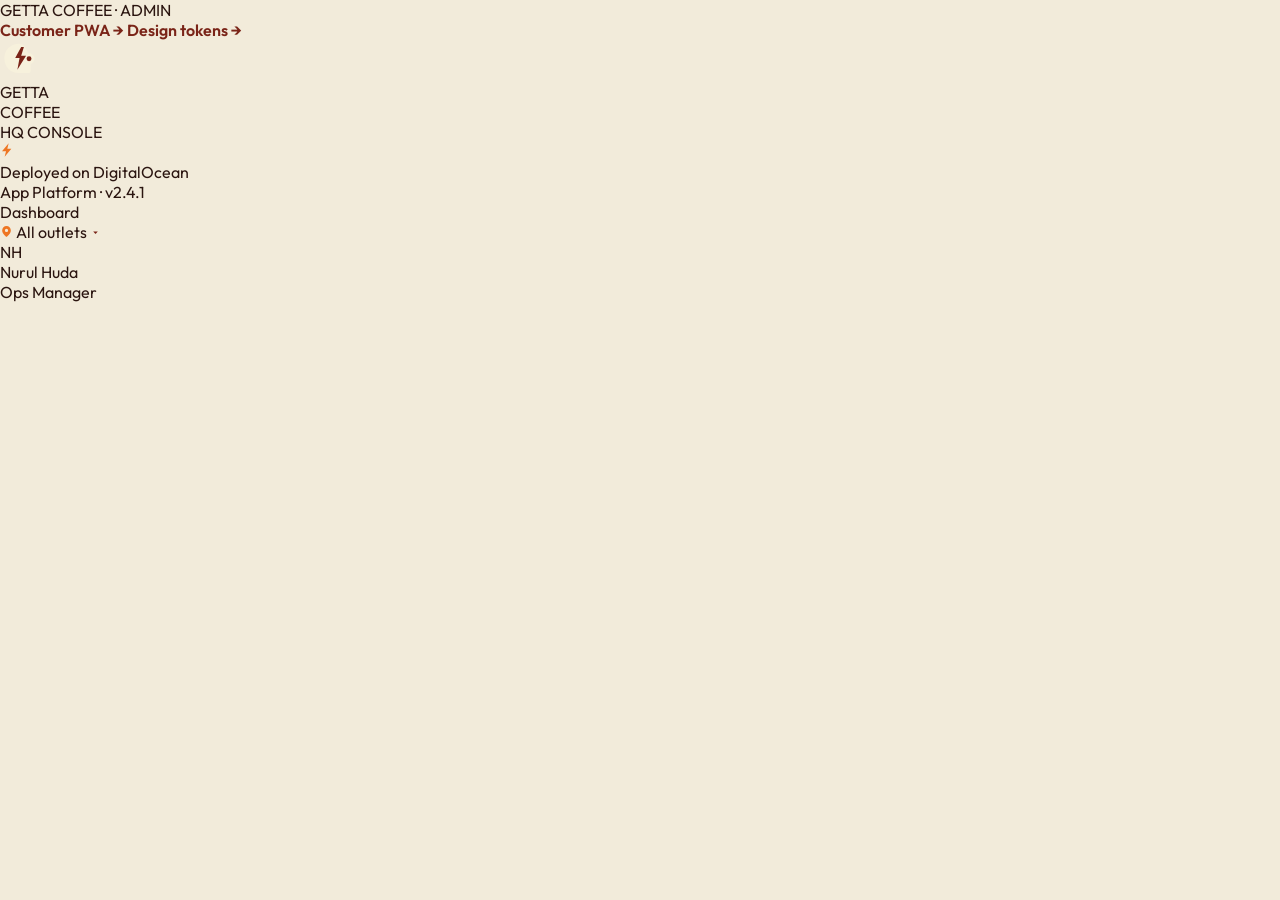
==== admin.html @ 0ec496e7 "[Phase 3/Task 6] Admin console shell - frame, sidebar, topbar and nine view slots === TECHNICAL CHAN" ====
<!DOCTYPE html>
<html lang="en">
<head>
<meta charset="utf-8">
<meta name="viewport" content="width=device-width, initial-scale=1">
<title>Getta Coffee - HQ Console</title>
<link rel="preconnect" href="https://fonts.googleapis.com">
<link rel="preconnect" href="https://fonts.gstatic.com" crossorigin>
<link href="https://fonts.googleapis.com/css2?family=Baloo+2:wght@600;700;800&family=Outfit:wght@400;500;600;700&display=swap" rel="stylesheet">
<link rel="stylesheet" href="assets/css/tokens.css">
<link rel="stylesheet" href="assets/css/admin.css">
</head>
<body>

<div class="admin">

  <!-- ── Header link row (kept from the design; targets are inert here) ──── -->
  <div class="admin__header">
    <div class="admin__header-brand">GETTA COFFEE &middot; ADMIN</div>
    <div class="admin__header-links">
      <a href="#">Customer PWA &rarr;</a>
      <a href="#">Design tokens &rarr;</a>
    </div>
  </div>

  <!-- ── App frame ───────────────────────────────────────────────────────── -->
  <div class="admin__frame">

    <!-- ── Sidebar ─────────────────────────────────────────────────────── -->
    <div class="sidebar">

      <div class="sidebar__logo">
        <svg width="38" height="38" viewBox="0 0 140 140" aria-hidden="true">
          <path d="M70 14 C39 14 16 37 16 68 c0 31 23 54 54 54 h34 c5 0 9-4 9-9 V88 c8-2 14-10 14-19 0-11-9-20-20-20h-4 C97 30 85 14 70 14z" fill="#F7F1DC"></path>
          <circle cx="107" cy="69" r="9" fill="#7A2418"></circle>
          <path d="M78 26 56 66h16l-8 44 32-52H78l10-32z" fill="#7A2418"></path>
        </svg>
        <div>
          <div class="sidebar__wordmark">GETTA<br>COFFEE</div>
          <div class="sidebar__overline">HQ CONSOLE</div>
        </div>
      </div>

      <!-- nav items rendered by admin.js from GETTA.NAV -->
      <div class="sidebar__nav" id="nav"></div>

      <div class="sidebar__deploy">
        <svg width="16" height="16" viewBox="0 0 24 24" aria-hidden="true">
          <path d="M13 2 3 14h6l-2 8 10-12h-6l2-8z" fill="#EE7623"></path>
        </svg>
        <div>Deployed on DigitalOcean<br>App Platform &middot; v2.4.1</div>
      </div>
    </div>

    <!-- ── Main column ─────────────────────────────────────────────────── -->
    <div class="main">

      <div class="topbar">
        <div class="topbar__title" id="view-title">Dashboard</div>

        <div class="topbar__outlets">
          <svg width="13" height="13" viewBox="0 0 24 24" aria-hidden="true">
            <path d="M12 2a8 8 0 0 0-8 8c0 6 8 12 8 12s8-6 8-12a8 8 0 0 0-8-8zm0 11a3 3 0 1 1 0-6 3 3 0 0 1 0 6z" fill="#EE7623"></path>
          </svg>
          All outlets
          <svg width="11" height="11" viewBox="0 0 24 24" aria-hidden="true">
            <path d="M7 10l5 5 5-5z" fill="#7A2418"></path>
          </svg>
        </div>

        <!-- clicking the user block signs out - no extra UI, design untouched -->
        <div class="topbar__user" id="signout" title="Sign out">
          <div class="topbar__avatar">NH</div>
          <div>
            <div class="topbar__name">Nurul Huda</div>
            <div class="topbar__role">Ops Manager</div>
          </div>
        </div>
      </div>

      <div class="content">
        <div class="view" id="view-dash"></div>
        <div class="view" id="view-orders" hidden></div>
        <div class="view" id="view-products" hidden></div>
        <div class="view" id="view-cats" hidden></div>
        <div class="view" id="view-banners" hidden></div>
        <div class="view" id="view-rewards" hidden></div>
        <div class="view" id="view-outlets" hidden></div>
        <div class="view" id="view-customers" hidden></div>
        <div class="view" id="view-settings" hidden></div>
      </div>

    </div>
  </div>
</div>

<script src="assets/js/data.js"></script>
<script src="assets/js/admin.js"></script>
</body>
</html>
---- assets/css/tokens.css ----
/* ==========================================================================
   Getta Coffee - Design Tokens
   Ported from the Claude Design project "Getta Coffee ordering platform"
   (Getta Design Tokens.dc.html). Shared by the login page and the admin console.

   NOTE ON BOX SIZING: the source design relies on the default content-box model
   for layout blocks (e.g. the 232px sidebar has 22px/14px padding ON TOP of its
   width). A global `* { box-sizing: border-box }` would silently shrink those
   blocks, so border-box is applied only where the design applies it: inputs.
   ========================================================================== */

:root {
  /* --- Brand ------------------------------------------------------------ */
  --maroon:        #7A2418;  /* primary, nav fills, awning        */
  --maroon-mid:    #93331F;  /* banner gradient stop              */
  --maroon-press:  #4E150C;  /* 3D press shadow under maroon CTAs */
  --orange:        #EE7623;  /* CTAs, bolt motif, progress        */
  --orange-press:  #B55412;  /* 3D press shadow under orange CTAs */
  --orange-text:   #C2570F;  /* AA-safe orange for SMALL text     */

  /* --- Surfaces --------------------------------------------------------- */
  --page:          #F2EBDA;  /* outermost page background         */
  --cream:         #F7F1DC;  /* surfaces, text on maroon          */
  --offwhite:      #FDF9F0;  /* app background, inset panels      */
  --white:         #FFFFFF;
  --row-selected:  #FBF3E4;  /* highlighted table row             */

  /* --- Text ------------------------------------------------------------- */
  --dark:          #2B1510;  /* body text, footers                */
  --body:          #5C4436;  /* secondary body copy               */
  --muted:         #8A6A55;  /* meta, helper text                 */
  --faint:         #B9A48C;  /* de-emphasised meta                */
  --on-maroon:     #C79383;  /* inactive nav label on maroon      */
  --on-maroon-dim: #D9A893;  /* caption on maroon                 */
  --tan:           #E8B77E;  /* overline on maroon                */

  /* --- Lines & fills ---------------------------------------------------- */
  --line:          #EBDDBE;  /* input borders                     */
  --line-soft:     #F8F2E2;  /* table row dividers                */
  --line-mid:      #F1E6CE;  /* card hairlines, inset rings       */
  --line-cream:    #F4EDDC;  /* chart gridlines                   */
  --sand:          #F0E4C6;  /* track fills                       */
  --sand-dark:     #D8C8A8;  /* toggle off, dashed borders        */
  --rail:          #EFE3C8;  /* progress rail, pending step dot   */

  /* --- Status ----------------------------------------------------------- */
  --success:       #3E7C4F;  /* order ready, applied, toggle on   */
  --success-bg:    #E9F2EB;
  --success-text:  #2A5637;
  --warning:       #E0A526;  /* preparing, gold tier              */
  --warning-bg:    #FCF3D6;
  --warning-text:  #8A6A10;
  --danger:        #C0392B;  /* swipe-delete, errors              */
  --peach:         #FBE3CE;  /* new / easy-goer chip, notices     */
  --peach-text:    #8C3D0A;
  --neutral-bg:    #F0EADB;  /* completed / new-bolt chip         */

  /* --- Type ------------------------------------------------------------- */
  --font-display: 'Baloo 2', sans-serif;  /* chunky, rounded - signage echo */
  --font-body:    'Outfit', sans-serif;   /* geometric sans - read fast     */

  /* --- Radii ------------------------------------------------------------ */
  --r-input: 10px;
  --r-card:  16px;
  --r-tile:  20px;
  --r-pill:  999px;

  /* --- Shadows ---------------------------------------------------------- */
  --sh-card:  0 2px 10px rgba(122, 36, 24, .06);  /* card - soft   */
  --sh-panel: 0 6px 24px rgba(122, 36, 24, .14);  /* panel - float */
  --sh-frame: 0 24px 50px rgba(43, 21, 16, .22);  /* app frame     */

  /* --- Motion ----------------------------------------------------------- */
  --t-quick:    150ms;                            /* chips, toggles, hovers */
  --t-standard: 280ms;                            /* screen slides, cards   */
  --ease-standard: cubic-bezier(.3, .8, .3, 1);
}

/* ==========================================================================
   Base
   ========================================================================== */

body {
  margin: 0;
  font-family: var(--font-body);
  background: var(--page);
  color: var(--dark);
}

a {
  color: var(--maroon);
  text-decoration: none;
  font-weight: 600;
}

a:hover {
  color: var(--orange);
}

input,
select,
button {
  font-family: var(--font-body);
}

input {
  box-sizing: border-box;
}

/* ==========================================================================
   Keyframes - copied from the design source
   ========================================================================== */

/* live-order feed: new row drops in with a peach flash that settles to white */
@keyframes feedIn {
  0%   { opacity: 0; transform: translateY(-14px); background: var(--peach); }
  60%  { background: var(--peach); }
  100% { opacity: 1; transform: none; background: var(--white); }
}

@keyframes fadeUp {
  from { opacity: 0; transform: translateY(12px); }
  to   { opacity: 1; transform: none; }
}

/* section entrance when switching admin views */
@keyframes secIn {
  from { opacity: 0; transform: translateY(10px); }
  to   { opacity: 1; transform: none; }
}

/* side panel slides in from the right */
@keyframes panelIn {
  from { opacity: 0; transform: translateX(30px); }
  to   { opacity: 1; transform: none; }
}

/* the bolt always strikes top-right -> bottom-left. Never rotate the G-mug. */
@keyframes demoBolt {
  0%   { opacity: 0; transform: translate(20px, -32px) rotate(16deg); }
  60%  { opacity: 1; transform: translate(-2px, 3px); }
  100% { transform: none; }
}

@media (prefers-reduced-motion: reduce) {
  * {
    animation-duration: .01ms !important;
    transition-duration: .01ms !important;
  }
}
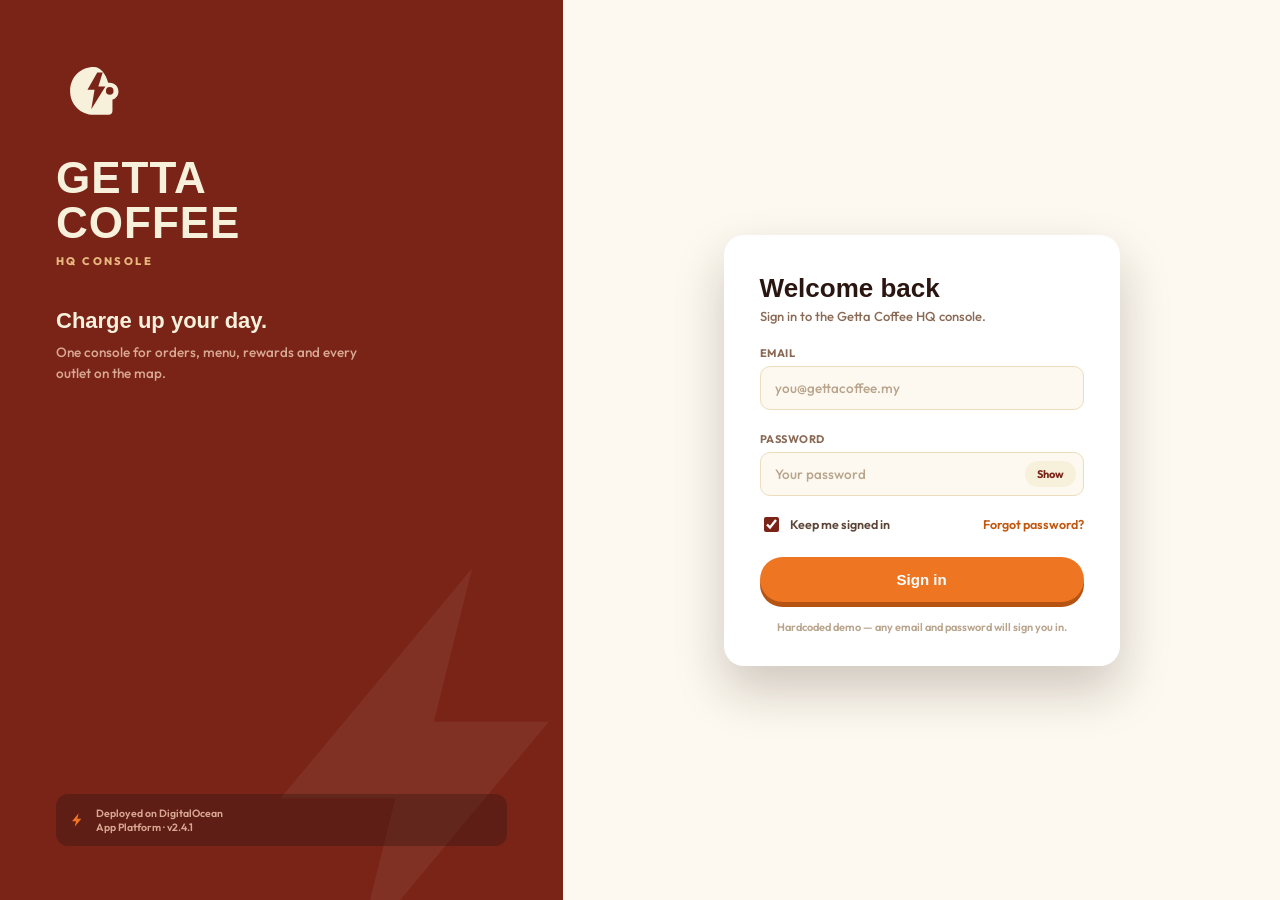
==== commit b68fc99c: "[Phase 4/Task 17b] Full-bleed console - drop the mockup card chrome so the app fills the viewport ==" ====
--- a/admin.html
+++ b/admin.html
@@ -14,16 +14,7 @@
 
 <div class="admin">
 
-  <!-- ── Header link row (kept from the design; targets are inert here) ──── -->
-  <div class="admin__header">
-    <div class="admin__header-brand">GETTA COFFEE &middot; ADMIN</div>
-    <div class="admin__header-links">
-      <a href="#">Customer PWA &rarr;</a>
-      <a href="#">Design tokens &rarr;</a>
-    </div>
-  </div>
-
-  <!-- ── App frame ───────────────────────────────────────────────────────── -->
+  <!-- ── App frame (full-bleed: fills the viewport, no card chrome) ──────── -->
   <div class="admin__frame">
 
     <!-- ── Sidebar ─────────────────────────────────────────────────────── -->
--- a/assets/css/tokens.css
+++ b/assets/css/tokens.css
@@ -80,8 +80,13 @@
    Base
    ========================================================================== */
 
+html {
+  height: 100%;
+}
+
 body {
   margin: 0;
+  min-height: 100%;
   font-family: var(--font-body);
   background: var(--page);
   color: var(--dark);
--- a/assets/css/admin.css
+++ b/assets/css/admin.css
@@ -0,0 +1,1838 @@
+/* ==========================================================================
+   Getta Coffee - Admin console
+   Ported from Getta Admin.dc.html. Every value below is lifted from the design
+   source; this file only changes WHERE the value lives (class instead of inline
+   style attribute), never the value itself.
+
+   Layout blocks stay content-box on purpose - see the note in tokens.css.
+   ========================================================================== */
+
+/* FULL-BLEED: the design presents the console as a floating 1440px card on a
+   cream page. Kiyo asked for it to run edge to edge like a deployed app, so the
+   card chrome (max-width, margin, radius, shadow, header link row) is dropped
+   and the frame owns the whole viewport. The console's internals are untouched.
+   This is a deliberate deviation from the mockup - do not "fix" it back. */
+
+.admin {
+  height: 100vh;
+  display: flex;
+  flex-direction: column;
+}
+
+/* ==========================================================================
+   App frame
+   ========================================================================== */
+
+.admin__frame {
+  flex: 1;
+  min-height: 0;              /* lets the content area own the scrolling */
+  width: 100%;
+  background: var(--offwhite);
+  overflow: hidden;
+  display: flex;
+}
+
+/* ==========================================================================
+   Sidebar
+   ========================================================================== */
+
+.sidebar {
+  width: 232px;
+  flex: none;
+  background: var(--maroon);
+  display: flex;
+  flex-direction: column;
+  padding: 22px 14px;
+}
+
+.sidebar__logo {
+  display: flex;
+  align-items: center;
+  gap: 11px;
+  padding: 0 8px 20px;
+  border-bottom: 1px solid rgba(247, 241, 220, .15);
+}
+
+.sidebar__wordmark {
+  font-family: var(--font-display);
+  font-weight: 800;
+  font-size: 15px;
+  color: var(--cream);
+  line-height: 1.05;
+  letter-spacing: .5px;
+}
+
+.sidebar__overline {
+  font-size: 9px;
+  font-weight: 700;
+  color: var(--tan);
+  letter-spacing: 1.2px;
+  margin-top: 2px;
+}
+
+.sidebar__nav {
+  display: flex;
+  flex-direction: column;
+  gap: 2px;
+  margin-top: 14px;
+  flex: 1;
+}
+
+.nav-item {
+  display: flex;
+  align-items: center;
+  gap: 11px;
+  padding: 11px 12px;
+  border-radius: 11px;
+  cursor: pointer;
+  font-size: 13px;
+  font-weight: 600;
+  color: var(--on-maroon);
+  background: transparent;
+  border-left: 3px solid transparent;
+  transition: all var(--t-quick);
+}
+
+.nav-item:hover {
+  background: rgba(238, 118, 35, .12);
+}
+
+.nav-item--active {
+  font-weight: 700;
+  color: var(--cream);
+  background: rgba(238, 118, 35, .28);
+  border-left-color: var(--orange);
+}
+
+.sidebar__deploy {
+  display: flex;
+  gap: 10px;
+  align-items: center;
+  padding: 12px 10px;
+  border-radius: 12px;
+  background: rgba(43, 21, 16, .35);
+  font-size: 10.5px;
+  font-weight: 600;
+  line-height: 1.35;
+  color: var(--on-maroon-dim);
+}
+
+/* ==========================================================================
+   Main column
+   ========================================================================== */
+
+.main {
+  flex: 1;
+  display: flex;
+  flex-direction: column;
+  min-width: 0;
+}
+
+.topbar {
+  height: 64px;
+  flex: none;
+  background: var(--white);
+  border-bottom: 1.5px solid var(--line-mid);
+  display: flex;
+  align-items: center;
+  gap: 14px;
+  padding: 0 24px;
+}
+
+.topbar__title {
+  font-family: var(--font-display);
+  font-weight: 800;
+  font-size: 19px;
+  color: var(--dark);
+  flex: 1;
+}
+
+.topbar__outlets {
+  display: flex;
+  align-items: center;
+  gap: 8px;
+  background: var(--cream);
+  border-radius: var(--r-pill);
+  padding: 8px 16px;
+  font-size: 12.5px;
+  font-weight: 700;
+  color: var(--maroon);
+  cursor: pointer;
+}
+
+.topbar__user {
+  display: flex;
+  align-items: center;
+  gap: 10px;
+  cursor: pointer;
+}
+
+.topbar__avatar {
+  width: 38px;
+  height: 38px;
+  border-radius: 50%;
+  background: var(--orange);
+  display: flex;
+  align-items: center;
+  justify-content: center;
+  color: #fff;
+  font-family: var(--font-display);
+  font-weight: 800;
+  font-size: 14px;
+}
+
+.topbar__name {
+  font-weight: 700;
+  font-size: 13px;
+}
+
+.topbar__role {
+  font-size: 10.5px;
+  color: var(--muted);
+}
+
+/* ==========================================================================
+   Content area + views
+   ========================================================================== */
+
+.content {
+  flex: 1;
+  overflow-y: auto;
+  padding: 22px 24px 30px;
+  position: relative;
+}
+
+.view {
+  animation: secIn .3s ease-out;
+}
+
+.view[hidden] {
+  display: none;
+}
+
+/* ==========================================================================
+   Shared building blocks
+   ========================================================================== */
+
+/* white card - the console's default surface */
+.card {
+  background: var(--white);
+  border-radius: 18px;
+  box-shadow: var(--sh-card);
+}
+
+/* floating side panel - orders, products, customers */
+.panel {
+  background: var(--white);
+  border-radius: 18px;
+  box-shadow: var(--sh-panel);
+  padding: 20px;
+  flex: none;
+  animation: panelIn .25s ease-out;
+}
+
+.panel__close {
+  background: var(--cream);
+  border: none;
+  border-radius: 50%;
+  width: 30px;
+  height: 30px;
+  cursor: pointer;
+  color: var(--maroon);
+  font-weight: 700;
+}
+
+.card__title {
+  font-weight: 700;
+  font-size: 14.5px;
+}
+
+.card__subtitle {
+  font-size: 12px;
+  color: var(--muted);
+  margin-top: 3px;
+}
+
+.field-label {
+  font-size: 11px;
+  font-weight: 700;
+  color: var(--muted);
+}
+
+/* read-only inputs used across the edit panels */
+.field-input {
+  width: 100%;
+  margin-top: 5px;
+  padding: 11px 13px;
+  border-radius: 11px;
+  border: 1.5px solid var(--line);
+  font-size: 13px;
+  font-weight: 600;
+  background: var(--offwhite);
+  color: var(--dark);
+}
+
+.field-input--sm {
+  padding: 10px 12px;
+  border-radius: var(--r-input);
+  font-size: 12.5px;
+}
+
+/* table header strip */
+.table-head {
+  display: grid;
+  gap: 10px;
+  padding: 13px 18px;
+  background: var(--cream);
+  font-size: 10.5px;
+  font-weight: 800;
+  color: var(--muted);
+  letter-spacing: .5px;
+}
+
+/* --- toggle switch ------------------------------------------------------- */
+
+.toggle {
+  width: 42px;
+  height: 24px;
+  border-radius: 12px;
+  cursor: pointer;
+  transition: background .2s;
+  position: relative;
+  background: var(--sand-dark);
+  flex: none;
+}
+
+.toggle--on {
+  background: var(--success);
+}
+
+.toggle__knob {
+  position: absolute;
+  top: 3px;
+  width: 18px;
+  height: 18px;
+  border-radius: 50%;
+  background: #fff;
+  transition: left .2s;
+  left: 3px;
+}
+
+.toggle--on .toggle__knob {
+  left: 21px;
+}
+
+/* --- status + tier chips ------------------------------------------------- */
+
+.chip {
+  display: inline-block;
+  padding: 5px 12px;
+  border-radius: var(--r-pill);
+  font-size: 10.5px;
+  font-weight: 800;
+  letter-spacing: .4px;
+}
+
+.chip--new        { background: var(--peach);      color: var(--peach-text); }
+.chip--preparing  { background: var(--warning-bg); color: var(--warning-text); }
+.chip--ready      { background: var(--success-bg); color: var(--success-text); }
+.chip--completed  { background: var(--neutral-bg); color: var(--muted); }
+
+.tier {
+  display: inline-block;
+  padding: 4px 11px;
+  border-radius: var(--r-pill);
+  font-size: 10.5px;
+  font-weight: 800;
+}
+
+.tier--gold { background: var(--warning-bg); color: var(--warning-text); }
+.tier--easy { background: var(--peach);      color: var(--peach-text); }
+.tier--new  { background: var(--neutral-bg); color: var(--muted); }
+
+/* --- buttons ------------------------------------------------------------- */
+
+.btn-maroon {
+  background: var(--maroon);
+  color: var(--cream);
+  border: none;
+  border-radius: var(--r-pill);
+  padding: 9px 18px;
+  font-weight: 700;
+  font-size: 12px;
+  cursor: pointer;
+  font-family: var(--font-body);
+  box-shadow: 0 3px 0 var(--maroon-press);
+}
+
+.btn-orange-wide {
+  width: 100%;
+  margin-top: 16px;
+  padding: 13px;
+  border-radius: var(--r-pill);
+  border: none;
+  background: var(--orange);
+  color: #fff;
+  font-family: var(--font-display);
+  font-weight: 700;
+  font-size: 14px;
+  cursor: pointer;
+  box-shadow: 0 4px 0 var(--orange-press);
+  transition: all .2s;
+}
+
+.btn-maroon-wide {
+  width: 100%;
+  margin-top: 16px;
+  padding: 12px;
+  border-radius: var(--r-pill);
+  border: none;
+  background: var(--maroon);
+  color: var(--cream);
+  font-family: var(--font-display);
+  font-weight: 700;
+  font-size: 13.5px;
+  cursor: pointer;
+  box-shadow: 0 4px 0 var(--maroon-press);
+}
+
+.btn-ghost {
+  background: var(--cream);
+  border: none;
+  border-radius: var(--r-pill);
+  padding: 7px 14px;
+  font-weight: 700;
+  font-size: 11.5px;
+  color: var(--maroon);
+  cursor: pointer;
+  font-family: var(--font-body);
+}
+
+/* peach notice block used in Settings and the promo preview */
+.notice {
+  background: var(--peach);
+  border-radius: 12px;
+  padding: 12px 14px;
+  font-size: 11.5px;
+  color: var(--peach-text);
+  font-weight: 600;
+  line-height: 1.45;
+}
+
+/* ==========================================================================
+   View 1 - Dashboard
+   ========================================================================== */
+
+.stats {
+  display: grid;
+  grid-template-columns: repeat(4, 1fr);
+  gap: 14px;
+}
+
+.stat {
+  background: var(--white);
+  border-radius: 18px;
+  padding: 18px 20px;
+  box-shadow: var(--sh-card);
+}
+
+.stat--primary {
+  background: var(--maroon);
+  box-shadow: none;
+  position: relative;
+  overflow: hidden;
+}
+
+.stat__bolt {
+  position: absolute;
+  right: -8px;
+  bottom: -10px;
+  opacity: .2;
+}
+
+.stat__label {
+  font-size: 11px;
+  font-weight: 700;
+  color: var(--muted);
+  letter-spacing: .5px;
+}
+
+.stat--primary .stat__label {
+  color: var(--on-maroon-dim);
+}
+
+.stat__value {
+  font-family: var(--font-display);
+  font-weight: 800;
+  font-size: 28px;
+  margin-top: 4px;
+}
+
+.stat--primary .stat__value {
+  color: var(--cream);
+}
+
+.stat__value--sm {
+  font-size: 19px;
+  margin-top: 8px;
+  color: var(--maroon);
+}
+
+.stat__delta {
+  font-size: 11px;
+  font-weight: 700;
+  margin-top: 2px;
+  color: var(--success);
+}
+
+.stat--primary .stat__delta {
+  color: var(--tan);
+}
+
+.stat__delta--orange {
+  color: var(--orange-text);
+}
+
+/* --- lower grid ---------------------------------------------------------- */
+
+.dash-grid {
+  display: grid;
+  grid-template-columns: 1fr 1fr 380px;
+  gap: 14px;
+  margin-top: 14px;
+  align-items: start;
+}
+
+.dash-grid__wide {
+  grid-column: span 2;
+  background: var(--white);
+  border-radius: 18px;
+  padding: 18px 20px;
+  box-shadow: var(--sh-card);
+}
+
+.dash-grid__tall {
+  grid-row: span 2;
+  background: var(--white);
+  border-radius: 18px;
+  padding: 18px 20px;
+  box-shadow: var(--sh-card);
+}
+
+.card-head {
+  display: flex;
+  justify-content: space-between;
+  align-items: center;
+}
+
+/* --- range chips --------------------------------------------------------- */
+
+.range {
+  display: flex;
+  background: var(--cream);
+  border-radius: var(--r-pill);
+  padding: 3px;
+}
+
+.range-chip {
+  padding: 7px 15px;
+  border-radius: var(--r-pill);
+  border: none;
+  cursor: pointer;
+  font-family: var(--font-body);
+  font-weight: 700;
+  font-size: 11.5px;
+  transition: all var(--t-quick);
+  background: transparent;
+  color: var(--muted);
+}
+
+.range-chip--on {
+  background: var(--maroon);
+  color: var(--cream);
+}
+
+/* --- chart --------------------------------------------------------------- */
+
+.chart {
+  margin-top: 10px;
+}
+
+.chart-labels {
+  display: flex;
+  justify-content: space-between;
+  font-size: 10.5px;
+  color: var(--muted);
+  font-weight: 600;
+  padding: 0 4px;
+}
+
+/* --- live feed ----------------------------------------------------------- */
+
+.live {
+  display: flex;
+  align-items: center;
+  gap: 6px;
+  font-size: 11px;
+  font-weight: 700;
+  color: var(--success);
+}
+
+.live__dot {
+  width: 8px;
+  height: 8px;
+  border-radius: 50%;
+  background: var(--success);
+}
+
+.feed {
+  display: flex;
+  flex-direction: column;
+  gap: 8px;
+  margin-top: 12px;
+}
+
+.feed__row {
+  display: flex;
+  align-items: center;
+  gap: 11px;
+  background: var(--white);
+  border-radius: 13px;
+  padding: 9px 11px;
+  box-shadow: inset 0 0 0 1.5px var(--line-mid);
+}
+
+.feed__row--fresh {
+  animation: feedIn .8s ease-out both;
+}
+
+.feed__avatar {
+  width: 38px;
+  height: 38px;
+  border-radius: 11px;
+  background: var(--cream);
+  display: flex;
+  align-items: center;
+  justify-content: center;
+  font-family: var(--font-display);
+  font-weight: 800;
+  font-size: 12px;
+  color: var(--maroon);
+  flex: none;
+}
+
+.feed__mid {
+  flex: 1;
+  min-width: 0;
+}
+
+.feed__who {
+  font-weight: 700;
+  font-size: 12.5px;
+}
+
+.feed__items {
+  font-size: 11px;
+  color: var(--muted);
+  white-space: nowrap;
+  overflow: hidden;
+  text-overflow: ellipsis;
+}
+
+.feed__right {
+  text-align: right;
+  flex: none;
+}
+
+.feed__amt {
+  font-weight: 800;
+  font-size: 12.5px;
+  color: var(--maroon);
+}
+
+.feed__type {
+  font-size: 10px;
+  color: var(--muted);
+  font-weight: 600;
+}
+
+/* --- pickup vs delivery -------------------------------------------------- */
+
+.split {
+  grid-column: span 2;
+  background: var(--white);
+  border-radius: 18px;
+  padding: 18px 20px;
+  box-shadow: var(--sh-card);
+  display: flex;
+  gap: 26px;
+  align-items: center;
+}
+
+.split__body {
+  flex: 1;
+}
+
+.split__legend {
+  display: flex;
+  gap: 22px;
+  margin-top: 12px;
+}
+
+.split__key {
+  display: flex;
+  align-items: center;
+  gap: 7px;
+  font-size: 12px;
+  font-weight: 600;
+  color: var(--body);
+}
+
+.split__swatch {
+  width: 11px;
+  height: 11px;
+  border-radius: 3px;
+}
+
+.split__swatch--pickup   { background: var(--maroon); }
+.split__swatch--delivery { background: var(--sand); }
+
+.split__count {
+  font-family: var(--font-display);
+  font-weight: 800;
+  font-size: 21px;
+  margin-top: 3px;
+}
+
+.split__count span {
+  font-size: 12px;
+  color: var(--muted);
+}
+
+.split__note {
+  font-size: 11.5px;
+  color: var(--muted);
+  margin-top: 10px;
+}
+
+/* ==========================================================================
+   View 2 - Orders
+   ========================================================================== */
+
+.split-layout {
+  display: flex;
+  gap: 16px;
+  align-items: start;
+}
+
+.split-layout__main {
+  flex: 1;
+  background: var(--white);
+  border-radius: 18px;
+  box-shadow: var(--sh-card);
+  overflow: hidden;
+}
+
+.orders-grid {
+  grid-template-columns: 90px 1.3fr 2fr 90px 110px 110px;
+}
+
+.order-row {
+  display: grid;
+  grid-template-columns: 90px 1.3fr 2fr 90px 110px 110px;
+  gap: 10px;
+  align-items: center;
+  padding: 13px 18px;
+  border-bottom: 1.5px solid var(--line-soft);
+  cursor: pointer;
+  transition: background var(--t-quick);
+  background: var(--white);
+}
+
+.order-row--selected {
+  background: var(--row-selected);
+}
+
+.order-row__id {
+  font-weight: 800;
+  color: var(--maroon);
+  font-size: 12.5px;
+}
+
+.order-row__who {
+  font-weight: 600;
+  font-size: 12.5px;
+}
+
+.order-row__items {
+  font-size: 12px;
+  color: var(--body);
+  white-space: nowrap;
+  overflow: hidden;
+  text-overflow: ellipsis;
+}
+
+.order-row__amt {
+  font-weight: 800;
+  font-size: 12.5px;
+}
+
+.order-row__type {
+  font-size: 11.5px;
+  font-weight: 600;
+  color: var(--body);
+}
+
+/* --- detail panel -------------------------------------------------------- */
+
+.panel--order {
+  width: 330px;
+}
+
+.panel__id {
+  font-family: var(--font-display);
+  font-weight: 800;
+  font-size: 17px;
+  color: var(--maroon);
+}
+
+.panel__meta {
+  font-size: 12px;
+  color: var(--muted);
+  margin-top: 2px;
+}
+
+/* progress rail */
+.rail {
+  display: flex;
+  align-items: center;
+  margin-top: 16px;
+}
+
+.rail__dot {
+  width: 22px;
+  height: 22px;
+  border-radius: 50%;
+  flex: none;
+  background: var(--rail);
+  transition: background .3s;
+}
+
+.rail__dot--current { background: var(--orange); }
+.rail__dot--passed  { background: var(--success); }
+
+.rail__bar {
+  flex: 1;
+  height: 4px;
+  background: var(--rail);
+  border-radius: 2px;
+  overflow: hidden;
+}
+
+.rail__fill {
+  height: 100%;
+  background: var(--orange);
+  transition: width .5s;
+  width: 0%;
+}
+
+.rail__fill--full { width: 100%; }
+
+.rail-labels {
+  display: flex;
+  justify-content: space-between;
+  font-size: 9px;
+  font-weight: 700;
+  color: var(--muted);
+  margin-top: 5px;
+}
+
+/* line items */
+.lines {
+  margin-top: 16px;
+  background: var(--offwhite);
+  border-radius: 12px;
+  padding: 12px 14px;
+  display: flex;
+  flex-direction: column;
+  gap: 6px;
+  font-size: 12px;
+  color: var(--body);
+}
+
+.lines__row {
+  display: flex;
+  justify-content: space-between;
+}
+
+.lines__row span:last-child {
+  font-weight: 700;
+  color: var(--dark);
+}
+
+.lines__total {
+  border-top: 1.5px dashed var(--rail);
+  padding-top: 6px;
+  display: flex;
+  justify-content: space-between;
+  font-weight: 800;
+  color: var(--maroon);
+}
+
+/* advance button - flat green once the order is complete */
+.btn-advance--done {
+  background: var(--success-bg);
+  color: var(--success);
+  box-shadow: none;
+}
+
+/* ==========================================================================
+   View 3 - Products
+   ========================================================================== */
+
+.products-bar {
+  display: flex;
+  justify-content: space-between;
+  align-items: center;
+  padding: 14px 18px;
+  background: var(--cream);
+}
+
+.products-bar__count {
+  font-size: 11.5px;
+  font-weight: 700;
+  color: var(--muted);
+}
+
+.product-row {
+  display: grid;
+  grid-template-columns: 52px 1.6fr 1.1fr 80px 90px 60px;
+  gap: 12px;
+  align-items: center;
+  padding: 11px 18px;
+  border-bottom: 1.5px solid var(--line-soft);
+}
+
+.product-row__thumb {
+  width: 40px;
+  height: 40px;
+  border-radius: 11px;
+}
+
+.product-row__name {
+  font-weight: 700;
+  font-size: 13px;
+}
+
+.product-row__tag {
+  font-size: 10.5px;
+  color: var(--orange-text);
+  font-weight: 700;
+}
+
+.product-row__cat {
+  font-size: 12px;
+  color: var(--body);
+  font-weight: 600;
+}
+
+.product-row__price {
+  font-weight: 800;
+  font-size: 13px;
+}
+
+.product-row__edit {
+  font-size: 12px;
+  font-weight: 700;
+  color: var(--maroon);
+  cursor: pointer;
+}
+
+/* --- edit panel ---------------------------------------------------------- */
+
+.panel--edit {
+  width: 330px;
+}
+
+.panel__title {
+  font-family: var(--font-display);
+  font-weight: 800;
+  font-size: 16px;
+  color: var(--maroon);
+}
+
+.edit__photo {
+  height: 110px;
+  border-radius: 14px;
+  margin-top: 12px;
+  display: flex;
+  align-items: flex-end;
+  padding: 10px;
+}
+
+.edit__replace {
+  background: rgba(255, 255, 255, .9);
+  border-radius: var(--r-pill);
+  font-size: 10.5px;
+  font-weight: 700;
+  color: var(--maroon);
+  padding: 5px 12px;
+  cursor: pointer;
+}
+
+.edit__pair {
+  display: flex;
+  gap: 10px;
+  margin-top: 12px;
+}
+
+.edit__pair > div {
+  flex: 1;
+}
+
+.edit__section {
+  font-size: 11px;
+  font-weight: 700;
+  color: var(--muted);
+  margin-top: 14px;
+}
+
+.group-chips {
+  display: flex;
+  flex-wrap: wrap;
+  gap: 6px;
+  margin-top: 7px;
+}
+
+.group-chip {
+  background: var(--peach);
+  color: var(--peach-text);
+  font-size: 11px;
+  font-weight: 700;
+  padding: 6px 12px;
+  border-radius: var(--r-pill);
+}
+
+.group-chip--add {
+  background: none;
+  border: 1.5px dashed var(--sand-dark);
+  color: var(--muted);
+  cursor: pointer;
+}
+
+.outlet-toggles {
+  display: flex;
+  flex-direction: column;
+  gap: 7px;
+  margin-top: 7px;
+}
+
+.outlet-toggles__row {
+  display: flex;
+  justify-content: space-between;
+  align-items: center;
+  font-size: 12.5px;
+  font-weight: 600;
+  color: var(--body);
+}
+
+/* ==========================================================================
+   View 4 - Categories
+   ========================================================================== */
+
+.cats-layout {
+  display: flex;
+  gap: 20px;
+  align-items: start;
+}
+
+.cats-layout__main {
+  flex: 1;
+  background: var(--white);
+  border-radius: 18px;
+  box-shadow: var(--sh-card);
+  padding: 18px 20px;
+}
+
+.cat-rows {
+  display: flex;
+  flex-direction: column;
+  gap: 8px;
+  margin-top: 14px;
+}
+
+.cat-row {
+  display: flex;
+  align-items: center;
+  gap: 12px;
+  background: var(--offwhite);
+  border-radius: 13px;
+  padding: 11px 14px;
+  cursor: grab;
+  transition: all var(--t-quick);
+  box-shadow: inset 0 0 0 1.5px var(--line-mid);
+}
+
+.cat-row--dragging {
+  box-shadow: inset 0 0 0 1.5px var(--orange);
+  opacity: .6;
+}
+
+.cat-row__icon {
+  width: 32px;
+  height: 32px;
+  border-radius: 9px;
+  background: var(--cream);
+  display: flex;
+  align-items: center;
+  justify-content: center;
+}
+
+.cat-row__name {
+  flex: 1;
+  font-weight: 700;
+  font-size: 13.5px;
+}
+
+.cat-row__count {
+  font-size: 11.5px;
+  color: var(--muted);
+  font-weight: 600;
+}
+
+.cat-row__pos {
+  font-family: var(--font-display);
+  font-weight: 800;
+  font-size: 13px;
+  color: var(--sand-dark);
+  width: 22px;
+  text-align: right;
+}
+
+/* --- PWA rail preview ---------------------------------------------------- */
+
+.rail-preview {
+  width: 250px;
+  flex: none;
+  background: var(--white);
+  border-radius: 18px;
+  box-shadow: var(--sh-card);
+  padding: 18px;
+}
+
+.rail-preview__label {
+  font-size: 11px;
+  font-weight: 800;
+  color: var(--muted);
+  letter-spacing: .5px;
+}
+
+.rail-preview__strip {
+  margin-top: 12px;
+  border: 1.5px solid var(--line-mid);
+  border-radius: 14px;
+  overflow: hidden;
+  width: 96px;
+}
+
+.rail-preview__item {
+  padding: 10px 6px;
+  text-align: center;
+  border-left: 3px solid transparent;
+  background: var(--white);
+}
+
+.rail-preview__item--first {
+  border-left-color: var(--orange);
+  background: var(--row-selected);
+}
+
+.rail-preview__name {
+  font-size: 8.5px;
+  font-weight: 600;
+  color: var(--body);
+  margin-top: 3px;
+}
+
+/* ==========================================================================
+   View 5 - Banners & Promos
+   ========================================================================== */
+
+.banners-layout {
+  display: grid;
+  grid-template-columns: 1.5fr 1fr;
+  gap: 16px;
+  align-items: start;
+}
+
+.banners-col {
+  display: flex;
+  flex-direction: column;
+  gap: 12px;
+}
+
+.banner-card {
+  background: var(--white);
+  border-radius: 18px;
+  box-shadow: var(--sh-card);
+  padding: 16px;
+  display: flex;
+  gap: 16px;
+  align-items: center;
+}
+
+.banner-card__preview {
+  width: 170px;
+  height: 74px;
+  flex: none;
+  border-radius: 12px;
+  padding: 10px 12px;
+  box-sizing: border-box;
+  overflow: hidden;
+  position: relative;
+}
+
+.banner-card__bolt {
+  position: absolute;
+  right: -4px;
+  top: -2px;
+  opacity: .25;
+}
+
+.banner-card__preview-title {
+  font-family: var(--font-display);
+  font-weight: 800;
+  font-size: 12.5px;
+  line-height: 1.1;
+}
+
+.banner-card__body {
+  flex: 1;
+}
+
+.banner-card__title {
+  font-weight: 700;
+  font-size: 13.5px;
+}
+
+.banner-card__meta {
+  font-size: 11.5px;
+  color: var(--muted);
+  margin-top: 3px;
+}
+
+.banner-card__meta b {
+  color: var(--dark);
+}
+
+.banner-card__stats {
+  font-size: 11.5px;
+  color: var(--muted);
+}
+
+.banner-add {
+  border: 2px dashed var(--sand-dark);
+  background: none;
+  border-radius: var(--r-card);
+  padding: 16px;
+  color: var(--muted);
+  font-weight: 700;
+  font-size: 13px;
+  cursor: pointer;
+  font-family: var(--font-body);
+}
+
+/* --- promo announcement bar ---------------------------------------------- */
+
+.promo {
+  background: var(--white);
+  border-radius: 18px;
+  box-shadow: var(--sh-card);
+  padding: 18px 20px;
+}
+
+.promo__section {
+  font-size: 11px;
+  font-weight: 700;
+  color: var(--muted);
+  margin-top: 14px;
+}
+
+.promo__preview {
+  margin-top: 7px;
+  background: var(--peach);
+  border-radius: var(--r-input);
+  padding: 10px 13px;
+  display: flex;
+  align-items: center;
+  gap: 8px;
+}
+
+.promo__preview-text {
+  font-size: 11px;
+  font-weight: 600;
+  color: var(--peach-text);
+}
+
+.promo__input {
+  font-size: 12.5px;
+}
+
+/* ==========================================================================
+   View 6 - Rewards Engine
+   ========================================================================== */
+
+.rewards-layout {
+  display: grid;
+  grid-template-columns: 1fr 1fr;
+  gap: 16px;
+  align-items: start;
+}
+
+.rewards-col {
+  display: flex;
+  flex-direction: column;
+  gap: 16px;
+}
+
+.reward-card {
+  background: var(--white);
+  border-radius: 18px;
+  box-shadow: var(--sh-card);
+  padding: 18px 20px;
+}
+
+/* inset row used by the stepper and the streak line */
+.inset-row {
+  display: flex;
+  align-items: center;
+  justify-content: space-between;
+  background: var(--offwhite);
+  border-radius: 12px;
+  padding: 13px 16px;
+}
+
+.inset-row__label {
+  font-size: 13px;
+  font-weight: 600;
+  color: var(--body);
+}
+
+.inset-row__value {
+  font-family: var(--font-display);
+  font-weight: 800;
+  font-size: 15px;
+  color: var(--maroon);
+}
+
+/* --- points stepper ------------------------------------------------------ */
+
+.stepper {
+  display: flex;
+  align-items: center;
+  gap: 12px;
+}
+
+.stepper__btn {
+  width: 28px;
+  height: 28px;
+  border-radius: 50%;
+  border: none;
+  cursor: pointer;
+  font-weight: 700;
+}
+
+.stepper__btn--down {
+  background: var(--sand);
+  color: var(--maroon);
+}
+
+.stepper__btn--up {
+  background: var(--maroon);
+  color: var(--cream);
+}
+
+.stepper__value {
+  font-family: var(--font-display);
+  font-weight: 800;
+  font-size: 17px;
+  width: 22px;
+  text-align: center;
+}
+
+/* --- daily check-in tiles ------------------------------------------------ */
+
+.subhead {
+  font-weight: 700;
+  font-size: 13px;
+  margin-top: 16px;
+}
+
+.days {
+  display: flex;
+  gap: 6px;
+  margin-top: 9px;
+}
+
+.days__col {
+  flex: 1;
+  text-align: center;
+}
+
+.days__tile {
+  padding: 9px 0;
+  border-radius: var(--r-input);
+  font-family: var(--font-display);
+  font-weight: 800;
+  font-size: 13px;
+  background: var(--offwhite);
+  color: var(--body);
+  box-shadow: inset 0 0 0 1.5px var(--line-mid);
+}
+
+.days__tile--bonus {
+  background: var(--peach);
+  color: var(--orange-text);
+  box-shadow: none;
+}
+
+.days__label {
+  font-size: 9px;
+  font-weight: 600;
+  color: var(--muted);
+  margin-top: 4px;
+}
+
+/* --- missions ------------------------------------------------------------ */
+
+.missions {
+  display: flex;
+  flex-direction: column;
+  gap: 8px;
+  margin-top: 12px;
+}
+
+.mission {
+  display: flex;
+  justify-content: space-between;
+  align-items: center;
+  background: var(--offwhite);
+  border-radius: 11px;
+  padding: 11px 14px;
+}
+
+.mission__name {
+  font-size: 12.5px;
+  font-weight: 600;
+}
+
+.mission__pts {
+  font-size: 11px;
+  font-weight: 800;
+  color: var(--orange-text);
+}
+
+.mission__pts--draft {
+  color: var(--muted);
+}
+
+/* --- voucher creator ----------------------------------------------------- */
+
+.voucher-fields {
+  display: flex;
+  gap: 10px;
+  margin-top: 10px;
+}
+
+.voucher-fields > div {
+  flex: 1;
+}
+
+.btn-orange-wide--tight {
+  margin-top: 12px;
+  padding: 12px;
+  font-size: 13.5px;
+}
+
+/* ==========================================================================
+   View 7 - Outlets
+   ========================================================================== */
+
+.outlets-grid {
+  display: grid;
+  grid-template-columns: 1fr 1fr;
+  gap: 14px;
+}
+
+.outlet-card {
+  background: var(--white);
+  border-radius: 18px;
+  box-shadow: var(--sh-card);
+  padding: 18px 20px;
+}
+
+.outlet-card__head {
+  display: flex;
+  justify-content: space-between;
+  align-items: flex-start;
+}
+
+.outlet-card__name {
+  font-weight: 700;
+  font-size: 15px;
+  color: var(--maroon);
+}
+
+.outlet-card__addr {
+  font-size: 12px;
+  color: var(--muted);
+  margin-top: 2px;
+}
+
+.outlet-badge {
+  font-size: 9.5px;
+  font-weight: 800;
+  letter-spacing: .5px;
+  padding: 5px 11px;
+  border-radius: var(--r-pill);
+  white-space: nowrap;
+}
+
+.outlet-badge--flagship { background: var(--peach);      color: var(--peach-text); }
+.outlet-badge--open     { background: var(--success-bg); color: var(--success-text); }
+.outlet-badge--off      { background: var(--neutral-bg); color: var(--muted); }
+
+.outlet-card__facts {
+  display: flex;
+  gap: 18px;
+  margin-top: 14px;
+  font-size: 12px;
+  color: var(--body);
+}
+
+.outlet-card__fact-label {
+  font-weight: 800;
+  font-size: 10px;
+  color: var(--muted);
+  letter-spacing: .5px;
+}
+
+.outlet-card__hours {
+  font-weight: 600;
+  margin-top: 2px;
+}
+
+.outlet-card__zones {
+  display: flex;
+  gap: 5px;
+  margin-top: 3px;
+  flex-wrap: wrap;
+}
+
+.zone-pill {
+  background: var(--cream);
+  border-radius: var(--r-pill);
+  padding: 3px 10px;
+  font-size: 10.5px;
+  font-weight: 700;
+  color: var(--maroon);
+}
+
+.outlet-card__foot {
+  display: flex;
+  justify-content: space-between;
+  align-items: center;
+  margin-top: 14px;
+  padding-top: 12px;
+  border-top: 1.5px solid var(--line-soft);
+}
+
+.outlet-card__foot-label {
+  font-size: 12.5px;
+  font-weight: 600;
+  color: var(--body);
+}
+
+/* ==========================================================================
+   View 8 - Customers
+   ========================================================================== */
+
+.customers-grid {
+  grid-template-columns: 1.6fr 1fr 90px 90px 90px;
+}
+
+.cust-row {
+  display: grid;
+  grid-template-columns: 1.6fr 1fr 90px 90px 90px;
+  gap: 10px;
+  align-items: center;
+  padding: 12px 18px;
+  border-bottom: 1.5px solid var(--line-soft);
+  cursor: pointer;
+  transition: background var(--t-quick);
+  background: var(--white);
+}
+
+.cust-row--selected {
+  background: var(--row-selected);
+}
+
+.cust-row__who {
+  display: flex;
+  align-items: center;
+  gap: 10px;
+}
+
+.cust-avatar {
+  width: 34px;
+  height: 34px;
+  border-radius: 50%;
+  background: var(--peach);
+  display: flex;
+  align-items: center;
+  justify-content: center;
+  font-family: var(--font-display);
+  font-weight: 800;
+  font-size: 12px;
+  color: var(--orange-text);
+  flex: none;
+}
+
+.cust-row__name {
+  font-weight: 700;
+  font-size: 13px;
+}
+
+.cust-row__email {
+  font-size: 11px;
+  color: var(--muted);
+}
+
+.cust-row__pts {
+  font-weight: 800;
+  font-size: 13px;
+}
+
+.cust-row__num {
+  font-weight: 600;
+  font-size: 12.5px;
+  color: var(--body);
+}
+
+/* --- detail panel -------------------------------------------------------- */
+
+.panel--cust {
+  width: 320px;
+}
+
+.cust-panel__head {
+  display: flex;
+  align-items: center;
+  gap: 12px;
+}
+
+.cust-avatar--lg {
+  width: 44px;
+  height: 44px;
+  font-size: 15px;
+}
+
+.cust-panel__name {
+  font-weight: 800;
+  font-size: 15px;
+}
+
+.cust-stats {
+  display: grid;
+  grid-template-columns: 1fr 1fr 1fr;
+  gap: 8px;
+  margin-top: 16px;
+}
+
+.cust-stat {
+  background: var(--offwhite);
+  border-radius: 12px;
+  padding: 11px;
+  text-align: center;
+}
+
+.cust-stat__label {
+  font-size: 9.5px;
+  font-weight: 800;
+  color: var(--muted);
+}
+
+.cust-stat__value {
+  font-family: var(--font-display);
+  font-weight: 800;
+  font-size: 16px;
+  color: var(--maroon);
+}
+
+.cust-section {
+  font-size: 11px;
+  font-weight: 800;
+  color: var(--muted);
+  letter-spacing: .5px;
+  margin-top: 16px;
+}
+
+.cust-hist {
+  display: flex;
+  flex-direction: column;
+  gap: 7px;
+  margin-top: 8px;
+}
+
+.cust-hist__row {
+  display: flex;
+  justify-content: space-between;
+  align-items: center;
+  background: var(--offwhite);
+  border-radius: var(--r-input);
+  padding: 10px 13px;
+}
+
+.cust-hist__name {
+  font-size: 12px;
+  font-weight: 700;
+}
+
+.cust-hist__date {
+  font-size: 10.5px;
+  color: var(--muted);
+}
+
+.cust-hist__price {
+  font-weight: 800;
+  font-size: 12.5px;
+  color: var(--maroon);
+}
+
+/* ==========================================================================
+   View 9 - Settings
+   ========================================================================== */
+
+.settings-layout {
+  display: grid;
+  grid-template-columns: 1.3fr 1fr;
+  gap: 16px;
+  align-items: start;
+}
+
+.settings-card {
+  background: var(--white);
+  border-radius: 18px;
+  box-shadow: var(--sh-card);
+  padding: 18px 20px;
+}
+
+.token-grid {
+  display: grid;
+  grid-template-columns: 1fr 1fr;
+  gap: 10px;
+  margin-top: 14px;
+}
+
+.token-row {
+  display: flex;
+  align-items: center;
+  gap: 11px;
+  background: var(--offwhite);
+  border-radius: 12px;
+  padding: 11px 13px;
+}
+
+.token-row__swatch {
+  width: 34px;
+  height: 34px;
+  border-radius: var(--r-input);
+  flex: none;
+}
+
+.token-row__swatch--bordered {
+  border: 1.5px solid var(--line);
+}
+
+.token-row__label {
+  font-size: 11px;
+  font-weight: 700;
+  color: var(--muted);
+}
+
+.token-row__hex {
+  font-weight: 800;
+  font-size: 13px;
+}
+
+.settings-section {
+  font-size: 11px;
+  font-weight: 700;
+  color: var(--muted);
+  margin-top: 16px;
+}
+
+.logo-drop {
+  margin-top: 7px;
+  border: 2px dashed var(--sand-dark);
+  border-radius: 14px;
+  padding: 22px;
+  display: flex;
+  align-items: center;
+  gap: 16px;
+}
+
+.logo-drop__name {
+  font-weight: 700;
+  font-size: 13px;
+}
+
+.logo-drop__hint {
+  font-size: 11.5px;
+  color: var(--muted);
+}
+
+.logo-drop__browse {
+  color: var(--orange-text);
+  font-weight: 700;
+  cursor: pointer;
+}
+
+.pay-list {
+  display: flex;
+  flex-direction: column;
+  gap: 8px;
+  margin-top: 12px;
+}
+
+.pay-row {
+  display: flex;
+  justify-content: space-between;
+  align-items: center;
+  background: var(--offwhite);
+  border-radius: 11px;
+  padding: 12px 14px;
+}
+
+.pay-row--soon {
+  opacity: .6;
+}
+
+.pay-row__name {
+  font-size: 12.5px;
+  font-weight: 600;
+}
+
+.pay-row__state {
+  font-size: 10.5px;
+  font-weight: 800;
+  color: var(--muted);
+}
+
+.pay-row__state--on {
+  color: var(--success);
+}
+
+.settings-note {
+  margin-top: 14px;
+}
